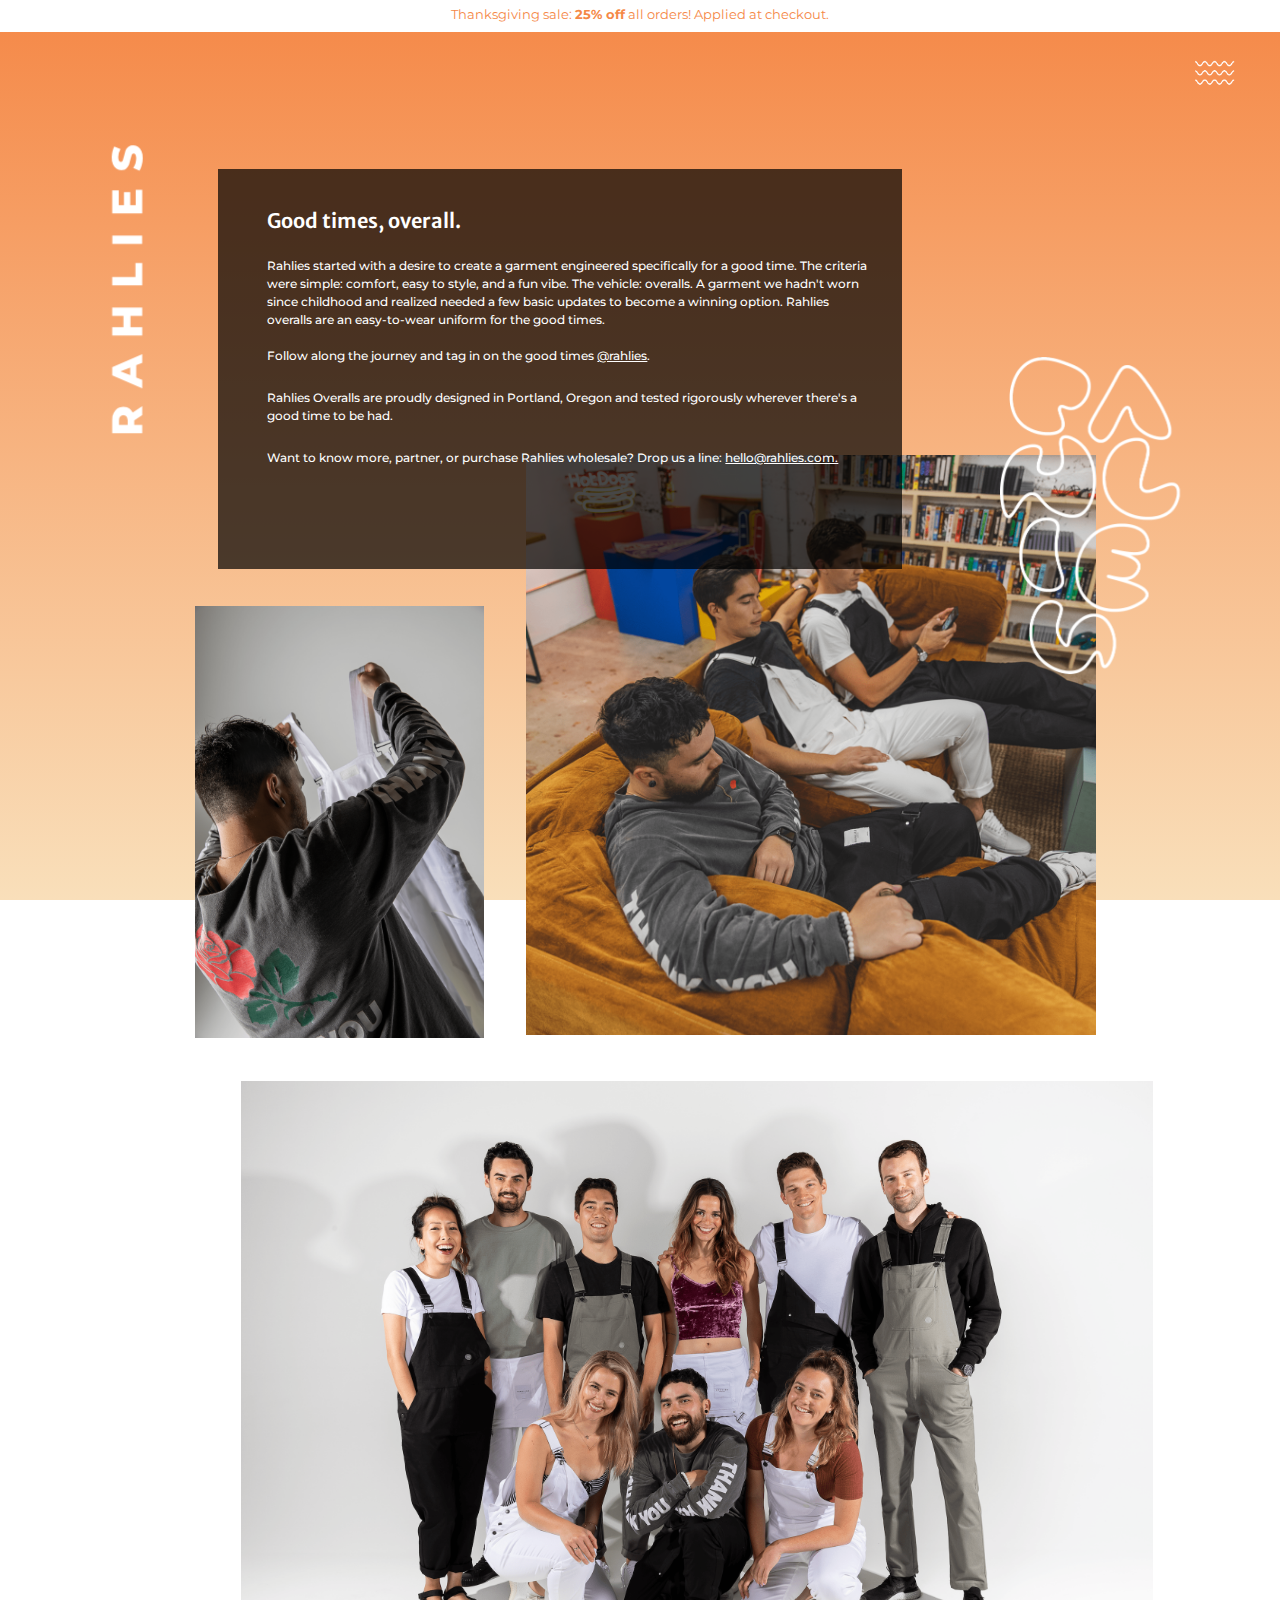
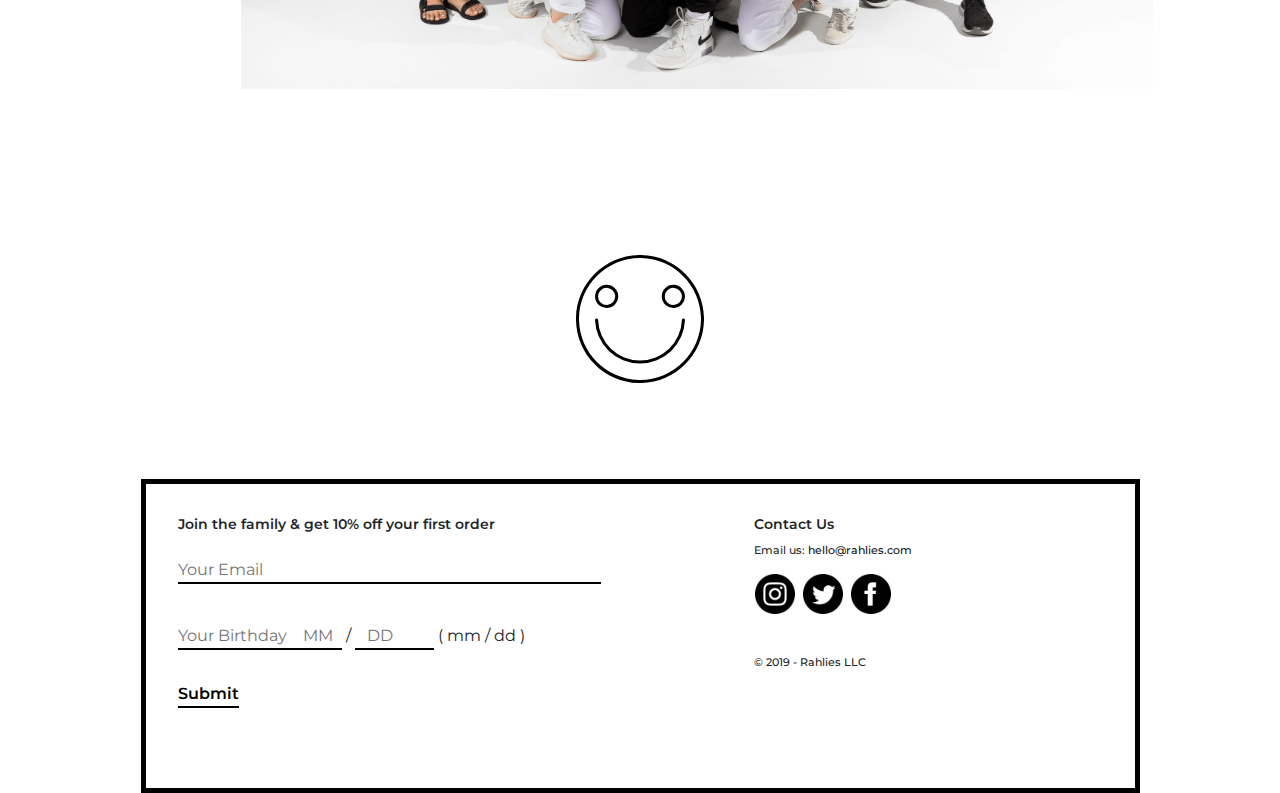
==== brand/index.html @ 4ecf435e "thanksgiving 25% off sale" ====
<!DOCTYPE html>
<html lang="en">

<head>
  <!-- Global site tag (gtag.js) - Google Analytics -->
<script async src="https://www.googletagmanager.com/gtag/js?id=UA-148819850-1"></script>
<script>
  window.dataLayer = window.dataLayer || [];
  function gtag(){dataLayer.push(arguments);}
  gtag('js', new Date());

  gtag('config', 'UA-148819850-1');
</script>

  <meta charset="utf-8">
  <meta name="viewport" content="width=device-width, initial-scale=1, shrink-to-fit=no">
  <meta name="description" content="Rahlies started with a desire to create a garment engineered specifically for a good time. The criteria were simple: comfort, easy to style, and a fun vibe. The vehicle: overalls. A garment we hadn't worn since childhood and realized needed a few basic updates to become a winning option. Rahlies overalls are an easy-to-wear uniform for the good times.">
  <meta name="author" content="">
  <!--social graph tags-->
  <meta property="og:title" content="Rahlies - About the brand">
  <meta property="og:description" content="Rahlies overalls are the easy-to-wear uniform for the good times.">
  <meta property="og:image" content="https://rahlies.com/img/rahlies-social.jpg">
  <meta property="og:url" content="https://rahlies.com/brand">

  <meta name="twitter:title" content="Rahlies - About the brand">
  <meta name="twitter:description" content="Rahlies overalls are the easy-to-wear uniform for the good times.">
  <meta name="twitter:image" content="https://rahlies.com/img/rahlies-social.jpg">
  <meta name="twitter:card" content="https://rahlies.com/img/rahlies-social.jpg">  
  <!--end social graph tags-->
  <link rel="icon" type="image/png" href="../img/rahlies-favicon.ico">

  <title>Rahlies - About the brand</title>

  <!-- Font Awesome Icons -->
  <link href="../vendor/fontawesome-free/css/all.min.css" rel="stylesheet" type="text/css">

  <!-- Google Fonts -->
  <link href="https://fonts.googleapis.com/css?family=Merriweather+Sans:400,700" rel="stylesheet">
  <link href='https://fonts.googleapis.com/css?family=Merriweather:400,300,300italic,400italic,700,700italic' rel='stylesheet' type='text/css'>
  
<link href="https://fonts.googleapis.com/css?family=Montserrat:400,500,600,700,900&display=swap" rel="stylesheet">

  <!-- Plugin CSS -->
  <link href="../vendor/magnific-popup/magnific-popup.css" rel="stylesheet">

  <!-- Theme CSS - Includes Bootstrap -->
  <link href="../css/creative.css" rel="stylesheet">
  <!-- Facebook Pixel Code -->
<script>
  !function(f,b,e,v,n,t,s)
  {if(f.fbq)return;n=f.fbq=function(){n.callMethod?
  n.callMethod.apply(n,arguments):n.queue.push(arguments)};
  if(!f._fbq)f._fbq=n;n.push=n;n.loaded=!0;n.version='2.0';
  n.queue=[];t=b.createElement(e);t.async=!0;
  t.src=v;s=b.getElementsByTagName(e)[0];
  s.parentNode.insertBefore(t,s)}(window, document,'script',
  'https://connect.facebook.net/en_US/fbevents.js');
  fbq('init', '2423926524486386');
  fbq('track', 'PageView');
</script>
<noscript><img height="1" width="1" style="display:none"
  src="https://www.facebook.com/tr?id=2423926524486386&ev=PageView&noscript=1"
/></noscript>
<!-- End Facebook Pixel Code -->
</head>

<body id="page-top" class="gradient-bg-body">
  <div class="full-page">
    <div class="promo-banner">
    <a href="/shop"><p>Thanksgiving sale: <strong>25% off</strong> all orders! Applied at checkout.</p></a>
  </div>
  <!-- Navigation -->
 <!-- <nav class="navbar navbar-expand-lg navbar-light fixed-top py-3" id="mainNav">
    <div class="container">
      <a class="navbar-brand js-scroll-trigger" href="#page-top">Rahlies</a>
      <button class="navbar-toggler navbar-toggler-right" type="button" data-toggle="collapse" data-target="#navbarResponsive" aria-controls="navbarResponsive" aria-expanded="false" aria-label="Toggle navigation">
        <span class="navbar-toggler-icon"></span>
      </button>
      <div class="collapse navbar-collapse" id="navbarResponsive">
        <ul class="navbar-nav ml-auto my-2 my-lg-0">
          <li class="nav-item">
            <a class="nav-link js-scroll-trigger" href="#about">Brand</a>
          </li>
          <li class="nav-item">
            <a class="nav-link js-scroll-trigger" href="#services">Shop</a>
          </li>
          <li class="nav-item">
            <a class="nav-link js-scroll-trigger" href="#portfolio">Fun</a>
          </li>
          <li class="nav-item">
            <a class="nav-link js-scroll-trigger" href="#contact">Contact</a>
          </li>
        </ul>
      </div>
    </div>
  </nav> -->

  <!-- Masthead -->
  <nav class="navbar navbar-light bg-light">
      <!--<a class="navbar-brand nav-left-logo" href="#">
        <img class="nav-logo" src="../img/rahlies-avatar.png">
      </a>-->
    <button class="navbar-toggler" type="button" data-toggle="collapse" data-target="#navbarNavAltMarkup" aria-controls="navbarNavAltMarkup" aria-expanded="false" aria-label="Toggle navigation">
      <p><span class="navbar-toggler-icon"></span>
        <!--<span class="navbar-toggler-icon"></span>--></p>
    </button>
    <div class="collapse navbar-collapse" id="navbarNavAltMarkup">
      <div class="navbar-nav">
        <!--<p><span class="toggler-text">MENU</span>-->
        <!--<span class="navbar-toggler-icon"></span></p>-->
       <div class="spacer"></div>
        <a class="nav-item nav-link nav-link-1 collapsed-nav-link" href="/">HOME</a>
        <a class="nav-item nav-link nav-link-1 collapsed-nav-link" href="/brand">BRAND</a>
        <a class="nav-item nav-link nav-link-2 collapsed-nav-link" href="/shop">SHOP</a>
        <a class="nav-item nav-link nav-link-4 collapsed-nav-link" href="#" data-toggle="modal" data-target="#exampleModalCenter">CONTACT</a>
        <a class="nav-item nav-link nav-link-2 collapsed-nav-link" href="/fun">FUN</a>
        <a href="/fun"><img src="../img/rahlies-illo-smile-white.png"></a>
        
      </div>
    </div>
  </nav>

  <div class="col hero-link-top-left text-left sticky-logo">
    <a href="/"><img src="../img/rahlies-logo-white.svg"></a>
  <!--<a class="hero-link brand-link" data-shadow="BRAND" href="/brand">BRAND</a>-->
</div>

 <header class="masthead">
    <div class="container">
      <div class="row">
        <div class="brand-text-block img-border">
          <div class="col text-left brand-text">
            <!--<img class="brand-logo" src="../img/rahlies-logo-white.svg">-->
            <h1 class="">Good times, overall.</h1>
            <p class="regular-p">Rahlies started with a desire to create a garment engineered specifically for a good time. The criteria were simple: comfort, easy to style, and a fun vibe. The vehicle: overalls. A garment we hadn't worn since childhood and realized needed a few basic updates to become a winning option. Rahlies overalls are an easy-to-wear uniform for the good times.
              <br><br>
            Follow along the journey and tag in on the good times <a target="_blank" href="https://www.instagram.com/rahlies">@rahlies</a>.</p>

            <p class="regular-p">Rahlies Overalls are proudly designed in Portland, Oregon and tested rigorously wherever there's a good time to be had.</p>
            <p class="regular-p">Want to know more, partner, or purchase Rahlies wholesale? Drop us a line: <a href="mailto:hello@rahlies.com">hello@rahlies.com.</a></p>
            <img class="brand-graphic" src="../img/rahlies-seasonal-treatment-white.png">
          </div>
        </div>
      </div>
      <div class="row">
        <div class="brand-img-1">
          <img class="lookbook-img" src="../img/brand-img-1-min.png">
        </div>
      </div>
      <div class="row">
        <div class="brand-img-2">
          <img class="lookbook-img" src="../img/RAHLIES_SELECTS_PRODUCT-25-min.png">
        </div>
      </div>
      <div class="row">
        <div class="brand-img-3">
          <img class="lookbook-img" src="../img/RAHLIES_SELECTS_PRODUCT-18-min.png">
        </div>
      </div>

      <div class="spacer"></div>
      <div class="spacer"></div>
      <div class="spacer"></div>
      <!--<hr class="big-hr brand-hr">-->

      <!--<div class="row">

        <div class="brand-footer img-border">
          <div class="col text-left brand-text">
            <p class="regular-p">Rahlies Overalls are proudly designed in Portland, Oregon and tested rigorously wherever there's a good time to be had.</p><br>
            <p class="regular-p">Want to know more, partner, or purchase Rahlies wholesale? Drop us a line: hello@rahlies.com.</p>
          
          </div>
        </div>

      </div>-->
    </div>
      <!--<hr class="brand-hr">-->
      <div class="spacer"></div>
    <div class="text-center">
      <a href="/fun"><img class="lookbook-center-graphic" src="../img/rahlies-illo-smile.svg"></a>
    </div>


    <footer>
      <div class="container">
        <div class="row footer-box">
          <div class="col-md-7 footer-email">
            <h5>Join the family & get 10% off your first order </h5>

            <!-- Begin Mailchimp Signup Form -->
            
            <div id="mc_embed_signup">
            <form action="https://gmail.us4.list-manage.com/subscribe/post?u=6692727a1b8654508b4d84a8b&amp;id=1fada4ad0e" method="post" id="mc-embedded-subscribe-form" name="mc-embedded-subscribe-form" class="validate" target="_blank" novalidate>
                <div id="mc_embed_signup_scroll">
              
            <div class="mc-field-group">
            </label>
              <input type="email" value="" name="EMAIL" class="email-form required email" id="mce-EMAIL" placeholder="Your Email">
            </div>
            
            <div class="mc-field-group size1of2">
              <div class="datefield birthday-form">
                <!--<label for="mce-BIRTHDAY-month">Birthday </label>-->
                <span class="subfield monthfield"><input class="birthday bday-input-left" type="text" pattern="[0-9]*" value="" placeholder="Your Birthday    MM" size="2" maxlength="2" name="BIRTHDAY[month]" id="mce-BIRTHDAY-month"></span> / 
                <span class="subfield dayfield"><input class="birthday bday-input-right" type="text" pattern="[0-9]*" value="" placeholder="   DD" size="2" maxlength="2" name="BIRTHDAY[day]" id="mce-BIRTHDAY-day"></span> 
                <span class="small-meta nowrap">( mm / dd )</span>
              </div>
            </div>  <div id="mce-responses" class="clear">
                <div class="response" id="mce-error-response" style="display:none"></div>
                <div class="response" id="mce-success-response" style="display:none"></div>
              </div>    <!-- real people should not fill this in and expect good things - do not remove this or risk form bot signups-->
                <div style="position: absolute; left: -5000px;" aria-hidden="true"><input type="text" name="b_6692727a1b8654508b4d84a8b_1fada4ad0e" tabindex="-1" value=""></div>
                <div class="clear"><input type="submit" value="Submit" name="subscribe" id="mc-embedded-subscribe" class="button email-submit"></div>
                </div>
            </form>
            </div>
            <script type='text/javascript' src='//s3.amazonaws.com/downloads.mailchimp.com/js/mc-validate.js'></script><script type='text/javascript'>(function($) {window.fnames = new Array(); window.ftypes = new Array();fnames[0]='EMAIL';ftypes[0]='email';fnames[1]='FNAME';ftypes[1]='text';fnames[2]='LNAME';ftypes[2]='text';fnames[3]='ADDRESS';ftypes[3]='address';fnames[4]='PHONE';ftypes[4]='phone';fnames[5]='BIRTHDAY';ftypes[5]='birthday';}(jQuery));var $mcj = jQuery.noConflict(true);</script>
<!--End mc_embed_signup-->


            
          </div>
          <div class="col-md-5 footer-contact">
            <h5>Contact Us</h5>
            <p>Email us: <a href="mailto:hello@rahlies.com">hello@rahlies.com</a></p>
            <!--<p>Text us: 503-704-9586</p>-->
            <div class="row social-icons">
              <a class="social-icon" target="_blank" href="https://www.instagram.com/rahlies"><img src="../img/instagram-black.png"></a>
              <a class="social-icon" target="_blank" href="https://twitter.com/RahliesOveralls"><img src="../img/twitter-black.png"></a>
              <a class="social-icon" target="_blank" href="https://www.facebook.com/rahliesoveralls"><img src="../img/facebook-black.png"></a>
            </div>
            <p class="text-left hero-copyright">&copy; 2019 - Rahlies LLC</p>
          </div>
        </div>
      </div>
    </footer>
</div>

 <!--Contact Modal -->
            <div class="modal fade" id="exampleModalCenter" tabindex="-1" role="dialog" aria-labelledby="exampleModalCenterTitle" aria-hidden="true">
              <div class="modal-dialog modal-dialog-centered" role="document">
                <div class="modal-content">
                  <div class="modal-header">
                    <p class="modal-title col row text-left" id="exampleModalLongTitle">Question? Partnership idea? Party invite?<br>We'd love to hear from you here or at <a href="mailto:hello@rahlies.com">hello@rahlies.com</a>.</p>
                   <img class="contact-treatment" src="../img/rahlies-seasonal-treatment.svg">
                   <img class="contact-treatment-2" src="../img/rahlies-illo-smile.svg">
                    <button type="button" class="close" data-dismiss="modal" aria-label="Close">
                      <span aria-hidden="true">&times;</span>
                    </button>
                  </div>
                  
                  <div class="modal-body">
                    <form method="POST" action="https://formspree.io/hello@rahlies.com">
                      <input class="col contact-form form-control form-control-top" type="email" name="email" placeholder="Your email">
                      <textarea class="col contact-form form-control form-control-bottom" name="message" placeholder="Your message"></textarea>
                      <button class="col contact-submit" type="submit">SEND</button>
                    </form>
                  </div>
                  
                </div>
              </div>
            </div>
<!--Contact Modal end-->

        
    
  </header>

 <!-- Buy button -->

<script type="text/javascript">
/*<![CDATA[*/
(function () {
  var scriptURL = 'https://sdks.shopifycdn.com/buy-button/latest/buy-button-storefront.min.js';
  if (window.ShopifyBuy) {
    if (window.ShopifyBuy.UI) {
      ShopifyBuyInit();
    } else {
      loadScript();
    }
  } else {
    loadScript();
  }
  function loadScript() {
    var script = document.createElement('script');
    script.async = true;
    script.src = scriptURL;
    (document.getElementsByTagName('head')[0] || document.getElementsByTagName('body')[0]).appendChild(script);
    script.onload = ShopifyBuyInit;
  }
  function ShopifyBuyInit() {
    var client = ShopifyBuy.buildClient({
      domain: 'rahlies.myshopify.com',
      storefrontAccessToken: 'd102430037b108e40ee23a835d74143f',
    });
    ShopifyBuy.UI.onReady(client).then(function (ui) {
      ui.createComponent('cart', {
        id: '2004494417966',
        node: document.getElementById('product-component-1567999384194'),
        moneyFormat: '%24%7B%7Bamount%7D%7D',
        options: {
  "product": {
    "styles": {
      "product": {
        "@media (min-width: 601px)": {
          "max-width": "calc(25% - 20px)",
          "margin-left": "20px",
          "margin-bottom": "50px"
        },
        "text-align": "left"
      },
      "button": {
        "font-family": "Montserrat, sans-serif",
        "font-weight": "bold",
        "font-size": "14px",
        "padding-top": "10px",
        "padding-bottom": "10px",
        "padding-left": "15px",
        "padding-right": "15px",
        "color": "#fff",
        ":hover": {
          "color": "#000",
          "background-color": "#e6e6e6"
        },
        "background-color": "#111",
        ":focus": {
          "background-color": "#e6e6e6"
        }
      },
      "quantityInput": {
        "font-size": "14px",
        "padding-top": "15px",
        "padding-bottom": "15px"
      }
    },
    "contents": {
      "img": false,
      "title": false,
      "price": false
    },
    "text": {
      "button": "Add to cart"
    },
    "googleFonts": [
      "Montserrat"
    ]
  },
  "productSet": {
    "styles": {
      "products": {
        "@media (min-width: 601px)": {
          "margin-left": "-20px"
        }
      }
    }
  },
  "modalProduct": {
    "contents": {
      "img": false,
      "imgWithCarousel": true,
      "button": false,
      "buttonWithQuantity": true
    },
    "styles": {
      "product": {
        "@media (min-width: 601px)": {
          "max-width": "100%",
          "margin-left": "0px",
          "margin-bottom": "0px"
        }
      },
      "button": {
        "font-family": "Montserrat, sans-serif",
        "font-weight": "bold",
        "font-size": "14px",
        "padding-top": "15px",
        "padding-bottom": "15px",
        "color": "#fff",
        ":hover": {
          "color": "#000000",
          "background-color": "#e6e6e6"
        },
        "background-color": "#111",
        ":focus": {
          "background-color": "#e6e6e6"
        }
      },
      "quantityInput": {
        "font-size": "14px",
        "padding-top": "15px",
        "padding-bottom": "15px"
      }
    },
    "googleFonts": [
      "Montserrat"
    ],
    "text": {
      "button": "Add to cart"
    }
  },
  "option": {
    "styles": {
      "label": {
        "font-family": "Montserrat",
        "font-size": "12px",
    "margin-left": ".2rem",
    "color": "black"
      },
      "select": {
        "font-family": "Montserrat, sans-serif",
        "font-weight": "bold"
      }
    },
    "googleFonts": [
      "Montserrat"
    ]
  },
"cart": {
    "styles": {
      "button": {
        "font-family": "Montserrat, sans-serif",
        "font-weight": "bold",
        "font-size": "14px",
        "padding-top": "15px",
        "padding-bottom": "15px",
        "color": "#fff",
        ":hover": {
          "color": "#fff",
          "background-color": "#e6e6e6"
        },
        "background-color": "#111",
        ":focus": {
          "background-color": "#e6e6e6"
        }
      }
    },
    "text": {
      "total": "Subtotal",
      "button": "Checkout"
    },
    "googleFonts": [
      "Montserrat"
    ]
  },
  "toggle": {
    "styles": {
      "toggle": {
        "font-family": "Montserrat, sans-serif",
        "font-weight": "bold",
        "background-color": "#111",
        ":hover": {
          "background-color": "#111"
        },
        ":focus": {
          "background-color": "#e6e6e6"
        }
      },
      "count": {
        "font-size": "14px",
        "color": "#fff",
        ":hover": {
          "color": "#fff"
        }
      },
      "iconPath": {
        "fill": "#fff"
      }
    },
    "googleFonts": [
      "Montserrat"
    ]
  }
},
      });
    });
  }
})();
/*]]>*/
</script>

  <!-- Portfolio Section
  <section id="portfolio">
    <div class="container-fluid p-0">
      <div class="row no-gutters">
        <div class="col-lg-4 col-sm-6">
          <a class="portfolio-box" href="img/portfolio/fullsize/1.jpg">
            <img class="img-fluid" src="img/portfolio/thumbnails/1.jpg" alt="">
            <div class="portfolio-box-caption">
              <div class="project-category text-white-50">
                Category
              </div>
              <div class="project-name">
                Project Name
              </div>
            </div>
          </a>
        </div>
        <div class="col-lg-4 col-sm-6">
          <a class="portfolio-box" href="img/portfolio/fullsize/2.jpg">
            <img class="img-fluid" src="img/portfolio/thumbnails/2.jpg" alt="">
            <div class="portfolio-box-caption">
              <div class="project-category text-white-50">
                Category
              </div>
              <div class="project-name">
                Project Name
              </div>
            </div>
          </a>
        </div>
        <div class="col-lg-4 col-sm-6">
          <a class="portfolio-box" href="img/portfolio/fullsize/3.jpg">
            <img class="img-fluid" src="img/portfolio/thumbnails/3.jpg" alt="">
            <div class="portfolio-box-caption">
              <div class="project-category text-white-50">
                Category
              </div>
              <div class="project-name">
                Project Name
              </div>
            </div>
          </a>
        </div>
        <div class="col-lg-4 col-sm-6">
          <a class="portfolio-box" href="img/portfolio/fullsize/4.jpg">
            <img class="img-fluid" src="img/portfolio/thumbnails/4.jpg" alt="">
            <div class="portfolio-box-caption">
              <div class="project-category text-white-50">
                Category
              </div>
              <div class="project-name">
                Project Name
              </div>
            </div>
          </a>
        </div>
        <div class="col-lg-4 col-sm-6">
          <a class="portfolio-box" href="img/portfolio/fullsize/5.jpg">
            <img class="img-fluid" src="img/portfolio/thumbnails/5.jpg" alt="">
            <div class="portfolio-box-caption">
              <div class="project-category text-white-50">
                Category
              </div>
              <div class="project-name">
                Project Name
              </div>
            </div>
          </a>
        </div>
        <div class="col-lg-4 col-sm-6">
          <a class="portfolio-box" href="img/portfolio/fullsize/6.jpg">
            <img class="img-fluid" src="img/portfolio/thumbnails/6.jpg" alt="">
            <div class="portfolio-box-caption p-3">
              <div class="project-category text-white-50">
                Category
              </div>
              <div class="project-name">
                Project Name
              </div>
            </div>
          </a>
        </div>
      </div>
    </div>
  </section>-->

  <!-- Footer 
  <footer class="bg-light py-5">
    <div class="container">
      <div class="small text-center text-muted">Copyright &copy; 2019 - Rahlies LLC</div>
    </div>
  </footer>-->

  <!-- Bootstrap core JavaScript -->
  <script src="../vendor/jquery/jquery.min.js"></script>
  <script src="../vendor/bootstrap/js/bootstrap.bundle.min.js"></script>

  <!-- Plugin JavaScript -->
  <script src="../vendor/jquery-easing/jquery.easing.min.js"></script>
  <script src="../vendor/magnific-popup/jquery.magnific-popup.min.js"></script>

  <!-- Custom scripts for this template -->
  <script src="../js/creative.min.js"></script>

</body>

</html>
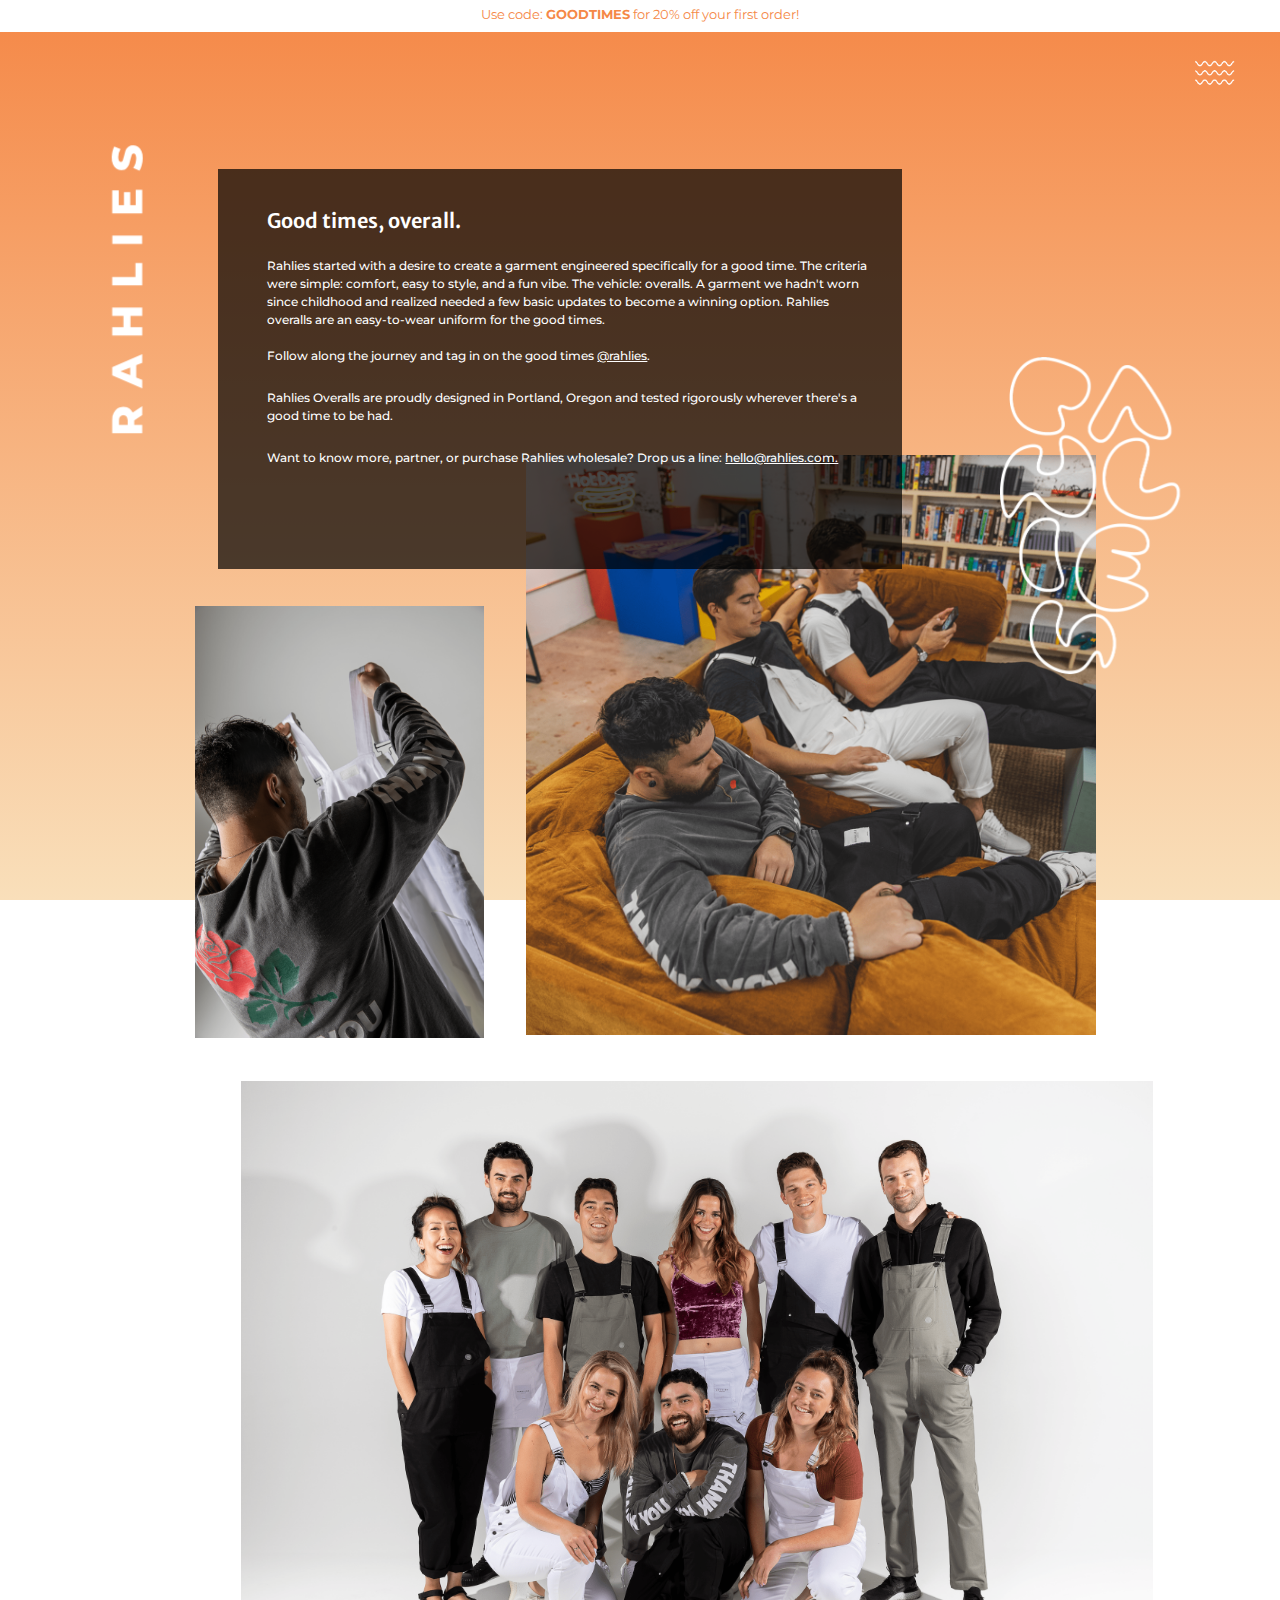
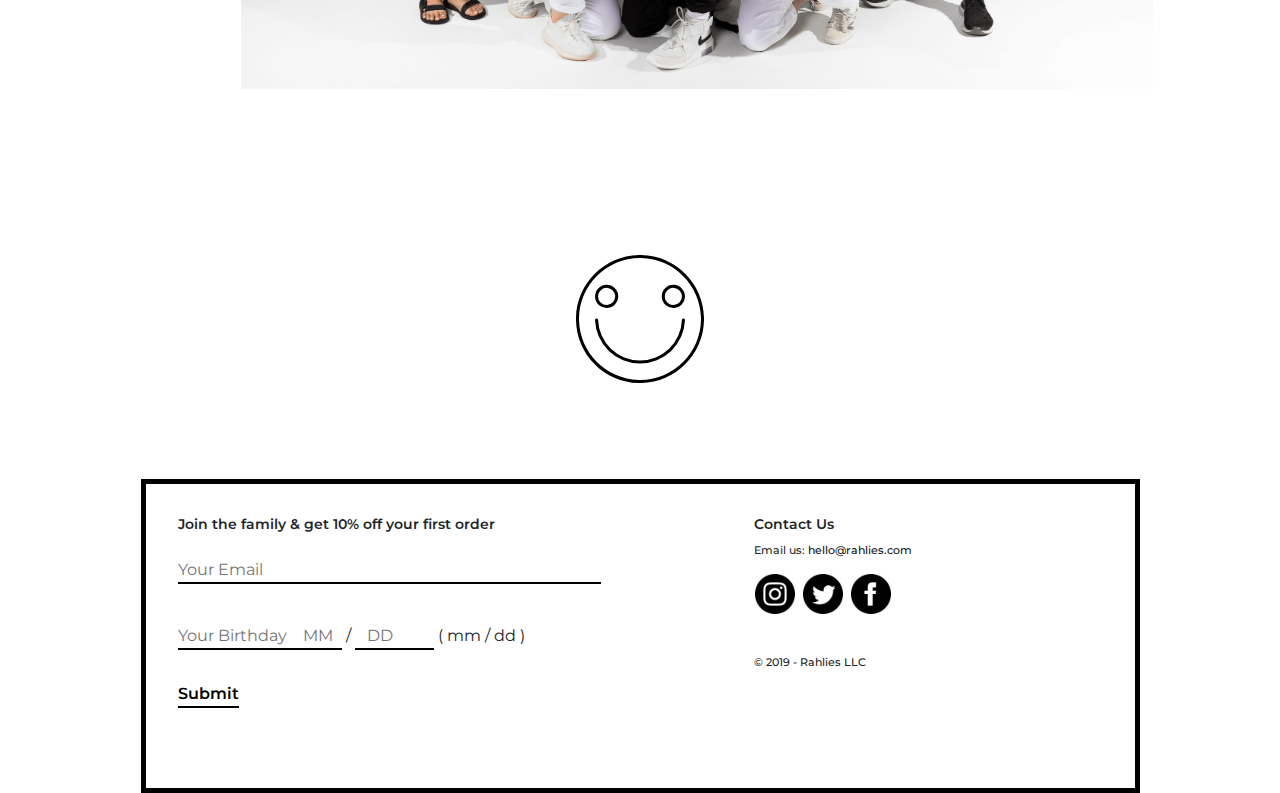
==== commit 3512ba87: "remove black friday sale" ====
--- a/brand/index.html
+++ b/brand/index.html
@@ -67,7 +67,7 @@
 <body id="page-top" class="gradient-bg-body">
   <div class="full-page">
     <div class="promo-banner">
-    <a href="/shop"><p>Thanksgiving sale: <strong>25% off</strong> all orders! Applied at checkout.</p></a>
+    <a href="/shop"><p>Use code: <strong>GOODTIMES</strong> for 20% off your first order!</p></a>
   </div>
   <!-- Navigation -->
  <!-- <nav class="navbar navbar-expand-lg navbar-light fixed-top py-3" id="mainNav">
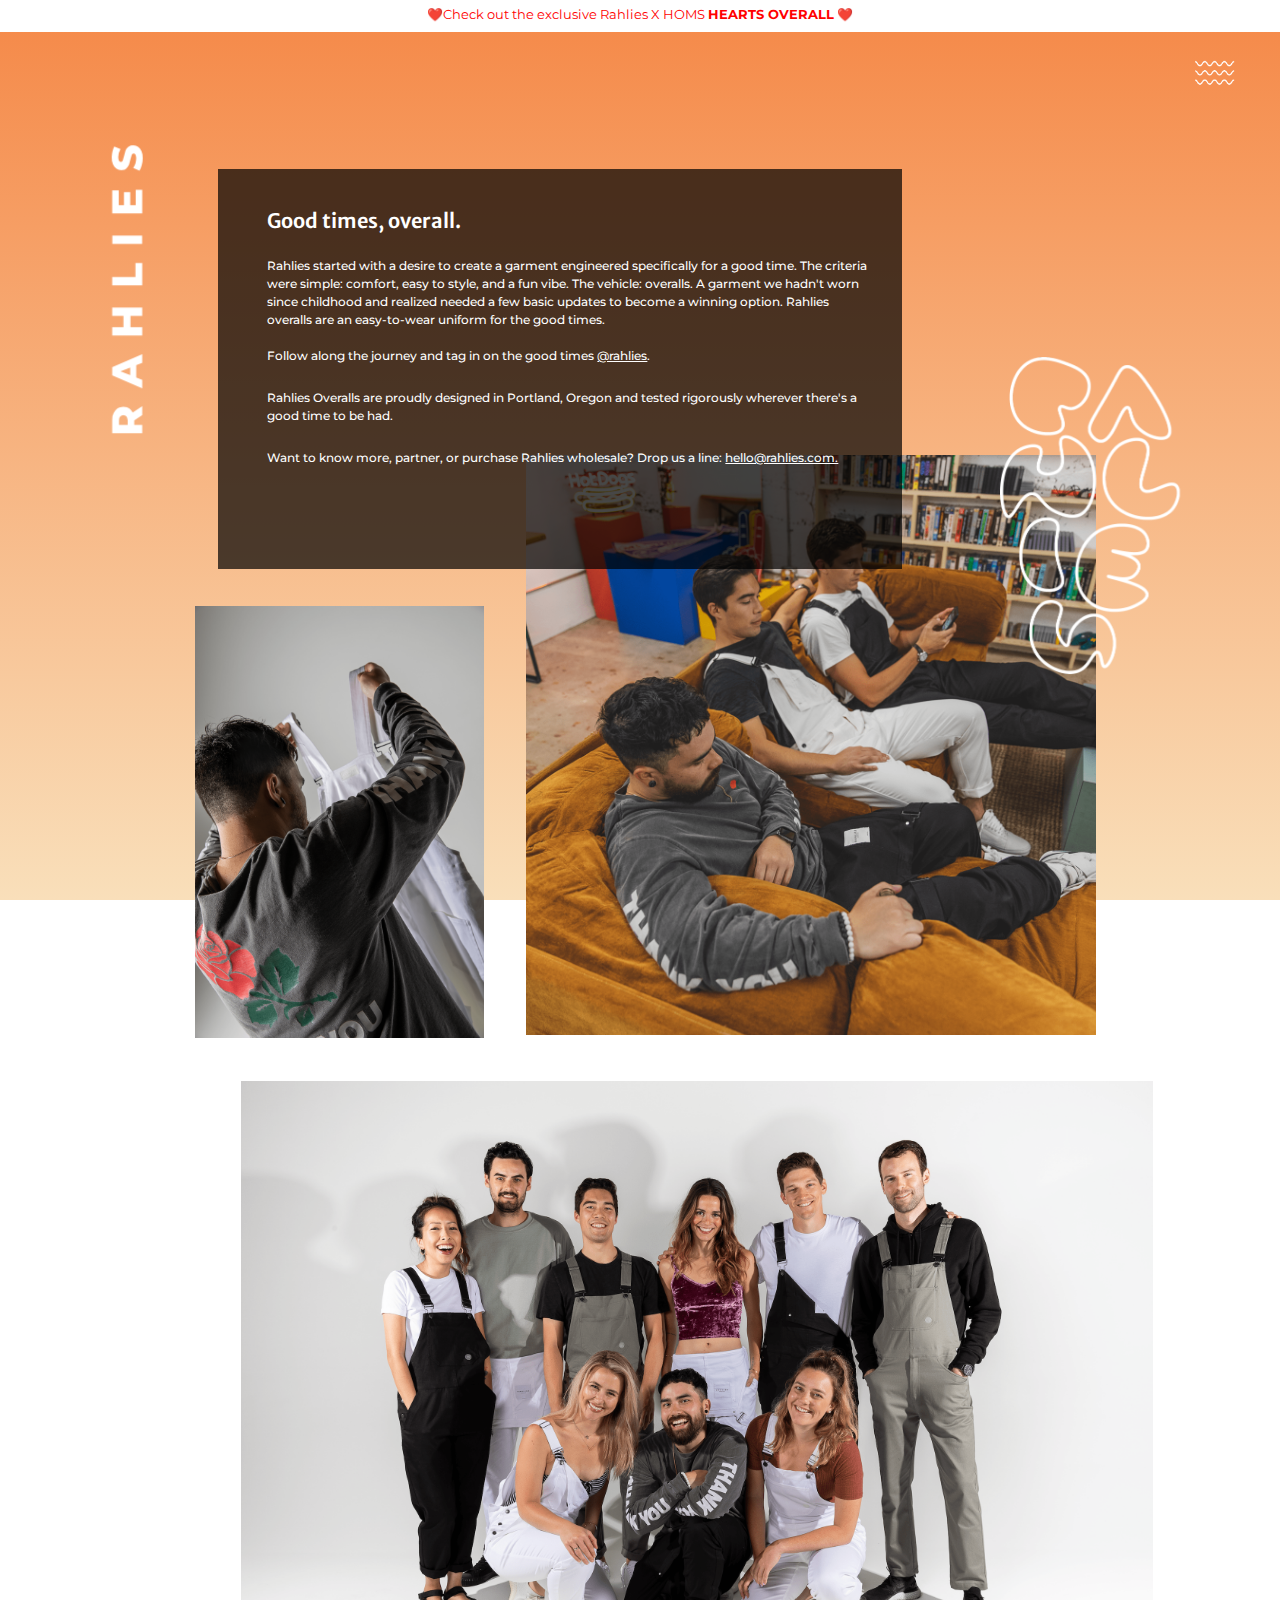
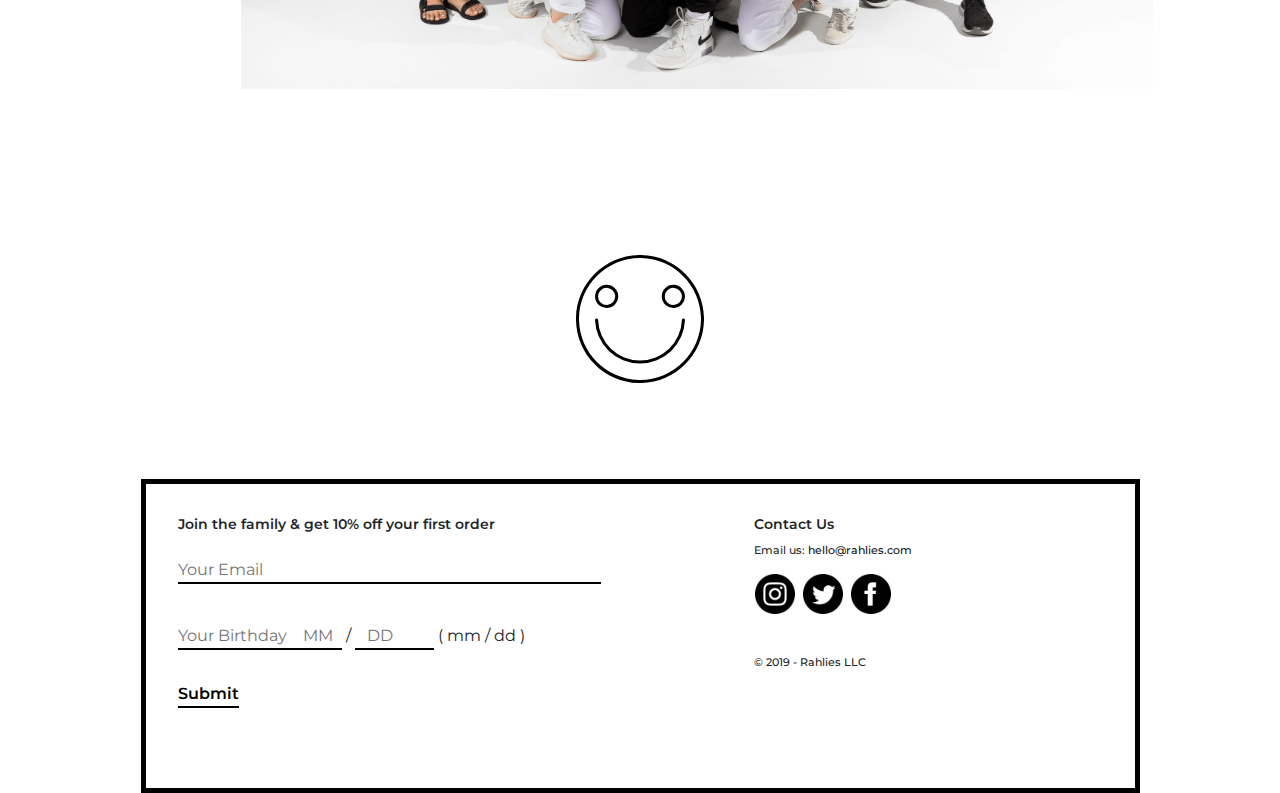
==== commit c72fc35c: "HOMS drop" ====
--- a/brand/index.html
+++ b/brand/index.html
@@ -67,7 +67,9 @@
 <body id="page-top" class="gradient-bg-body">
   <div class="full-page">
     <div class="promo-banner">
-    <a href="/shop"><p>Use code: <strong>GOODTIMES</strong> for 20% off your first order!</p></a>
+    <a class="hearts-promo-banner-a" href="/shop"><p>❤️Check out the exclusive Rahlies X HOMS <strong>HEARTS OVERALL</strong> ❤️</p>
+    </a>
+    <!-- NORMAL PROMO <a href="/shop"><p>Use code: <strong>GOODTIMES</strong> for 20% off your first order!</p></a>-->
   </div>
   <!-- Navigation -->
  <!-- <nav class="navbar navbar-expand-lg navbar-light fixed-top py-3" id="mainNav">
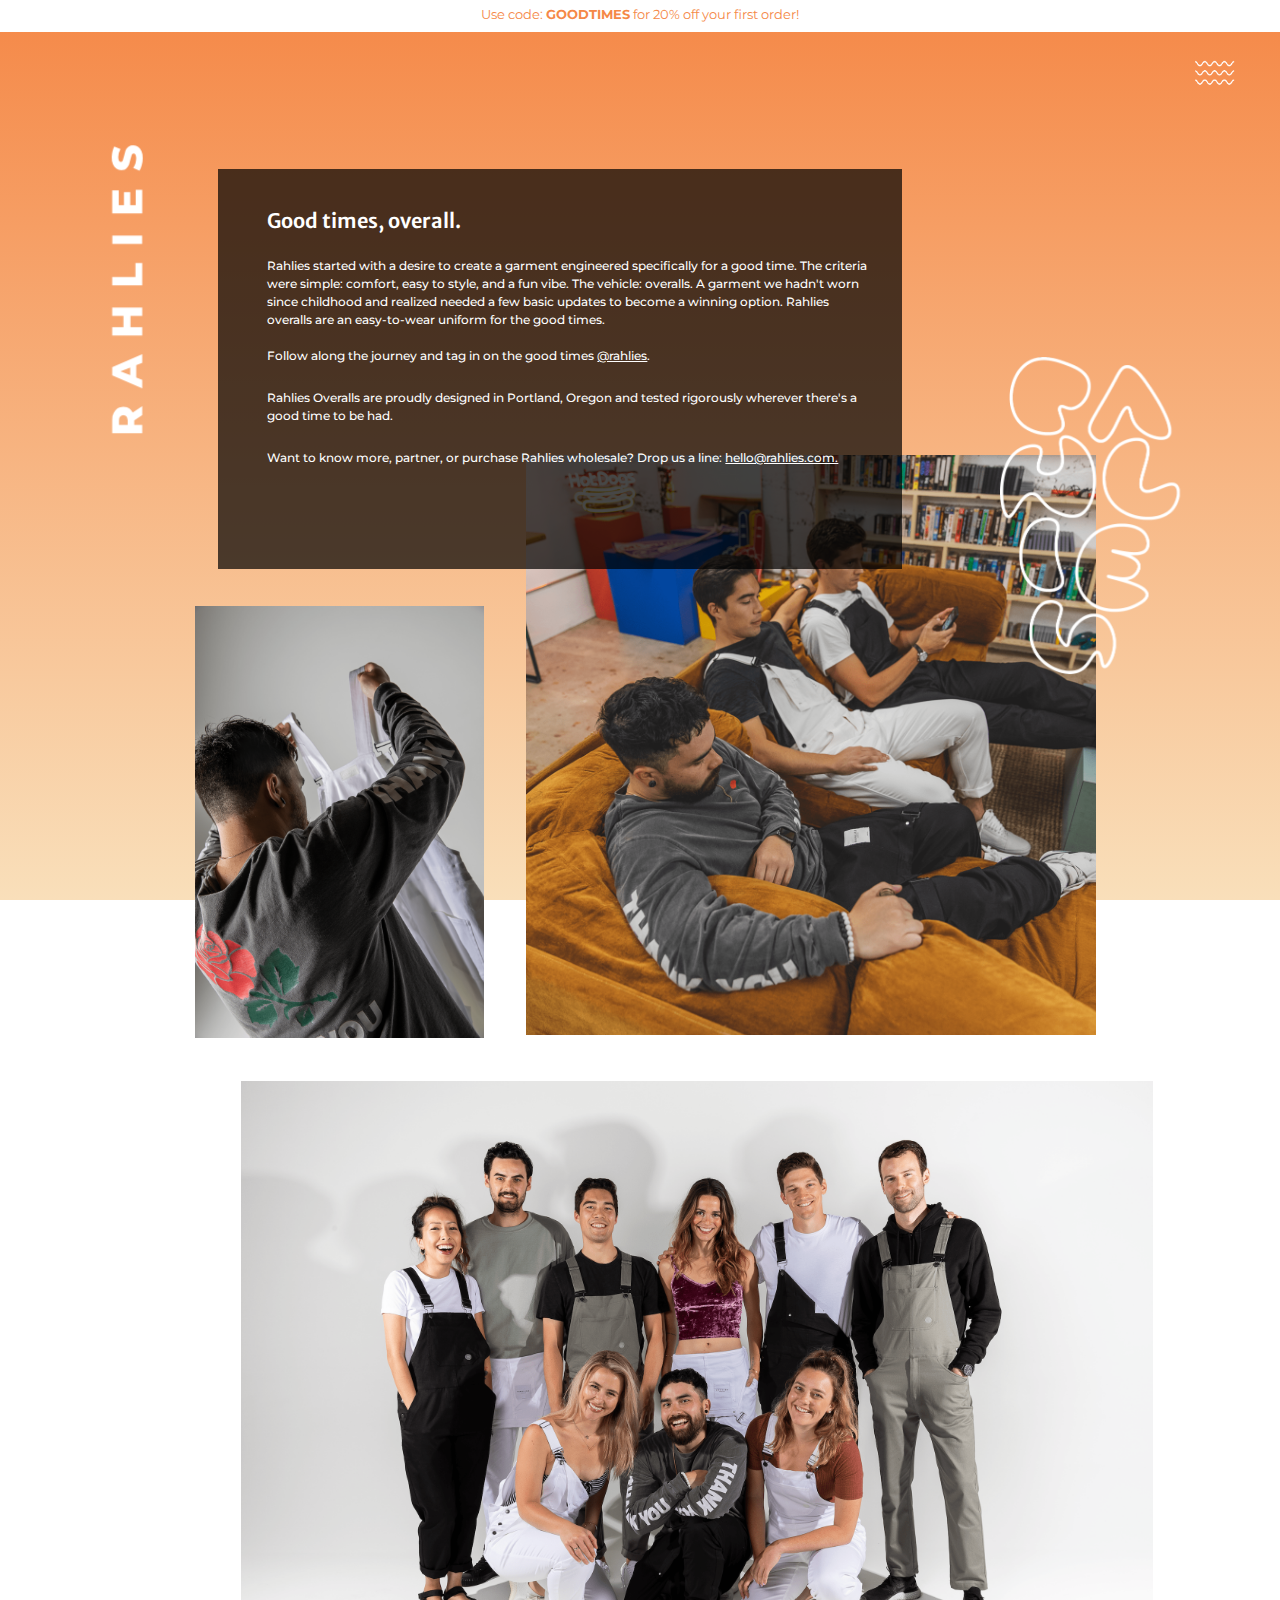
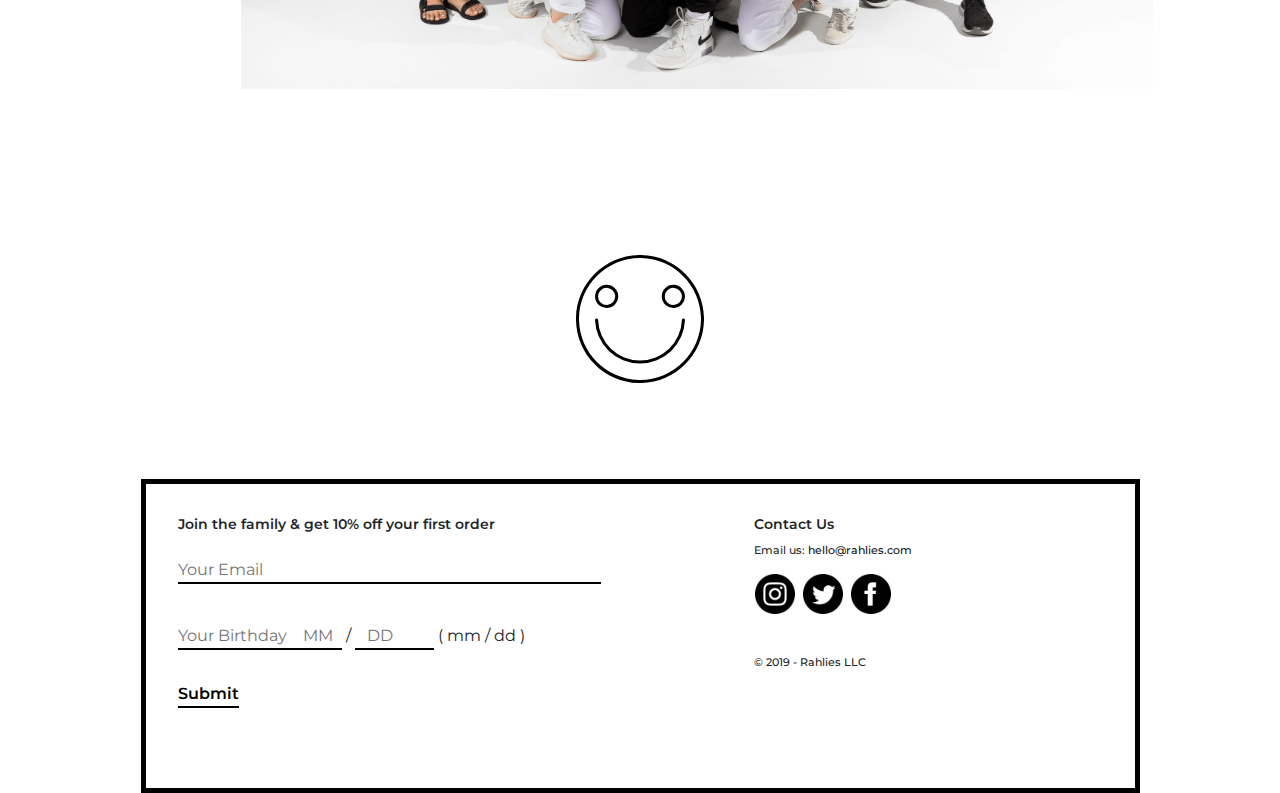
==== commit be4f3911: "remove HOMS drop" ====
--- a/brand/index.html
+++ b/brand/index.html
@@ -67,9 +67,7 @@
 <body id="page-top" class="gradient-bg-body">
   <div class="full-page">
     <div class="promo-banner">
-    <a class="hearts-promo-banner-a" href="/shop"><p>❤️Check out the exclusive Rahlies X HOMS <strong>HEARTS OVERALL</strong> ❤️</p>
-    </a>
-    <!-- NORMAL PROMO <a href="/shop"><p>Use code: <strong>GOODTIMES</strong> for 20% off your first order!</p></a>-->
+    <a href="/shop"><p>Use code: <strong>GOODTIMES</strong> for 20% off your first order!</p></a>
   </div>
   <!-- Navigation -->
  <!-- <nav class="navbar navbar-expand-lg navbar-light fixed-top py-3" id="mainNav">
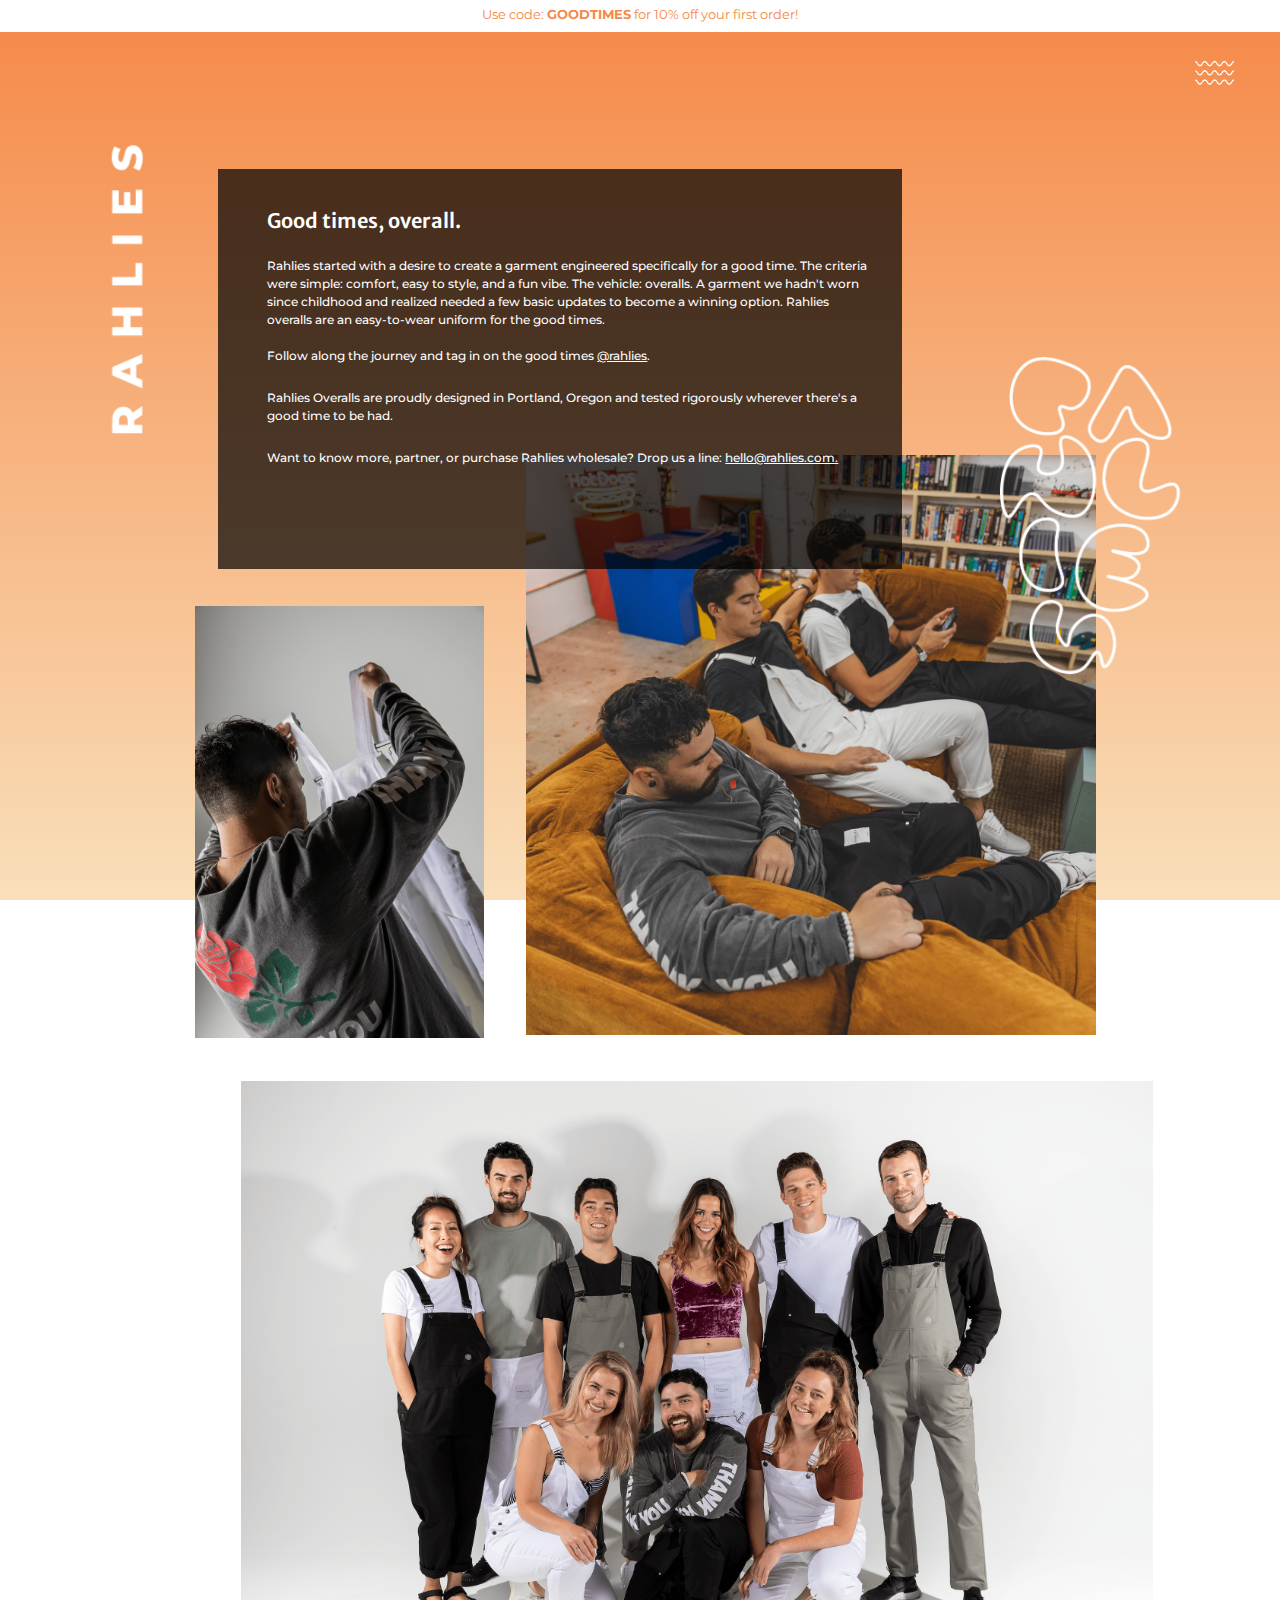
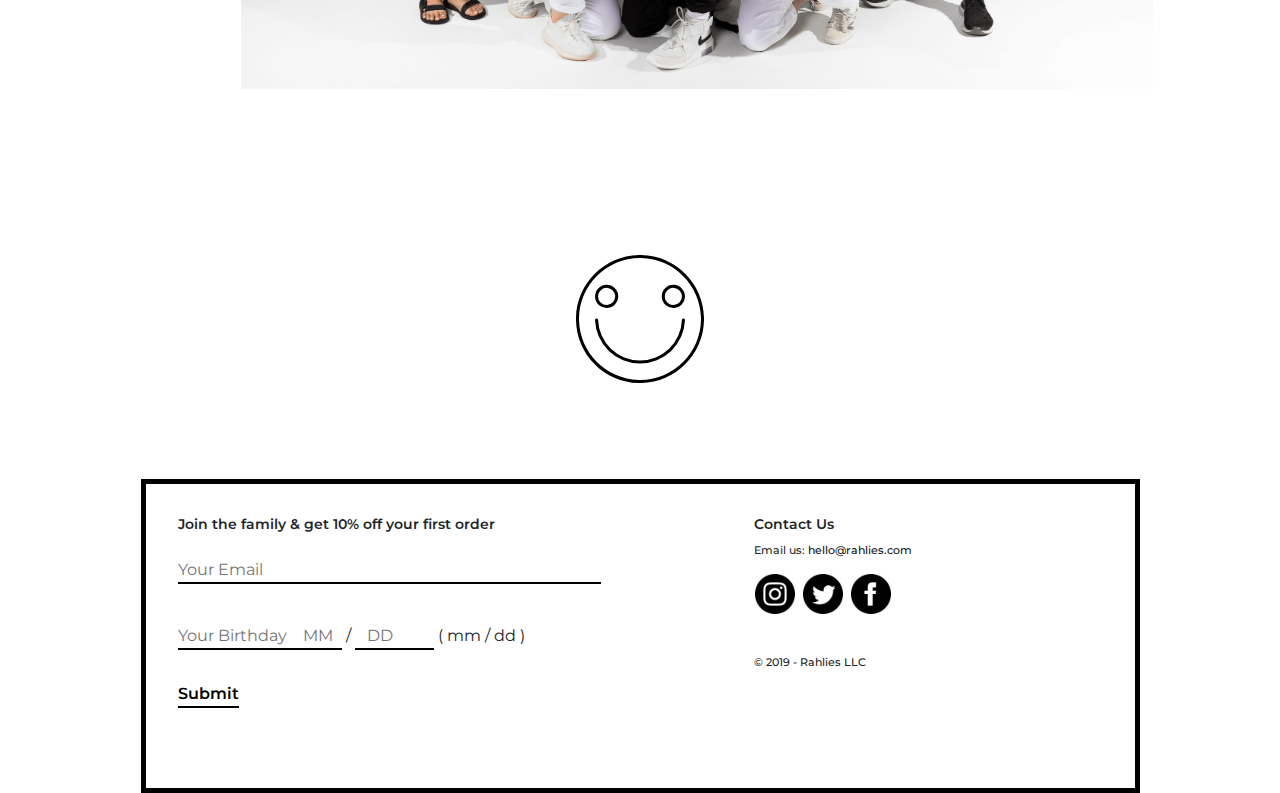
==== commit be511358: "price change to 99" ====
--- a/brand/index.html
+++ b/brand/index.html
@@ -67,7 +67,7 @@
 <body id="page-top" class="gradient-bg-body">
   <div class="full-page">
     <div class="promo-banner">
-    <a href="/shop"><p>Use code: <strong>GOODTIMES</strong> for 20% off your first order!</p></a>
+    <a href="/shop"><p>Use code: <strong>GOODTIMES</strong> for 10% off your first order!</p></a>
   </div>
   <!-- Navigation -->
  <!-- <nav class="navbar navbar-expand-lg navbar-light fixed-top py-3" id="mainNav">
@@ -114,6 +114,7 @@
         <a class="nav-item nav-link nav-link-2 collapsed-nav-link" href="/shop">SHOP</a>
         <a class="nav-item nav-link nav-link-4 collapsed-nav-link" href="#" data-toggle="modal" data-target="#exampleModalCenter">CONTACT</a>
         <a class="nav-item nav-link nav-link-2 collapsed-nav-link" href="/fun">FUN</a>
+        <a class="nav-item nav-link nav-link-2 collapsed-nav-link" href="/fm">FM</a>
         <a href="/fun"><img src="../img/rahlies-illo-smile-white.png"></a>
         
       </div>
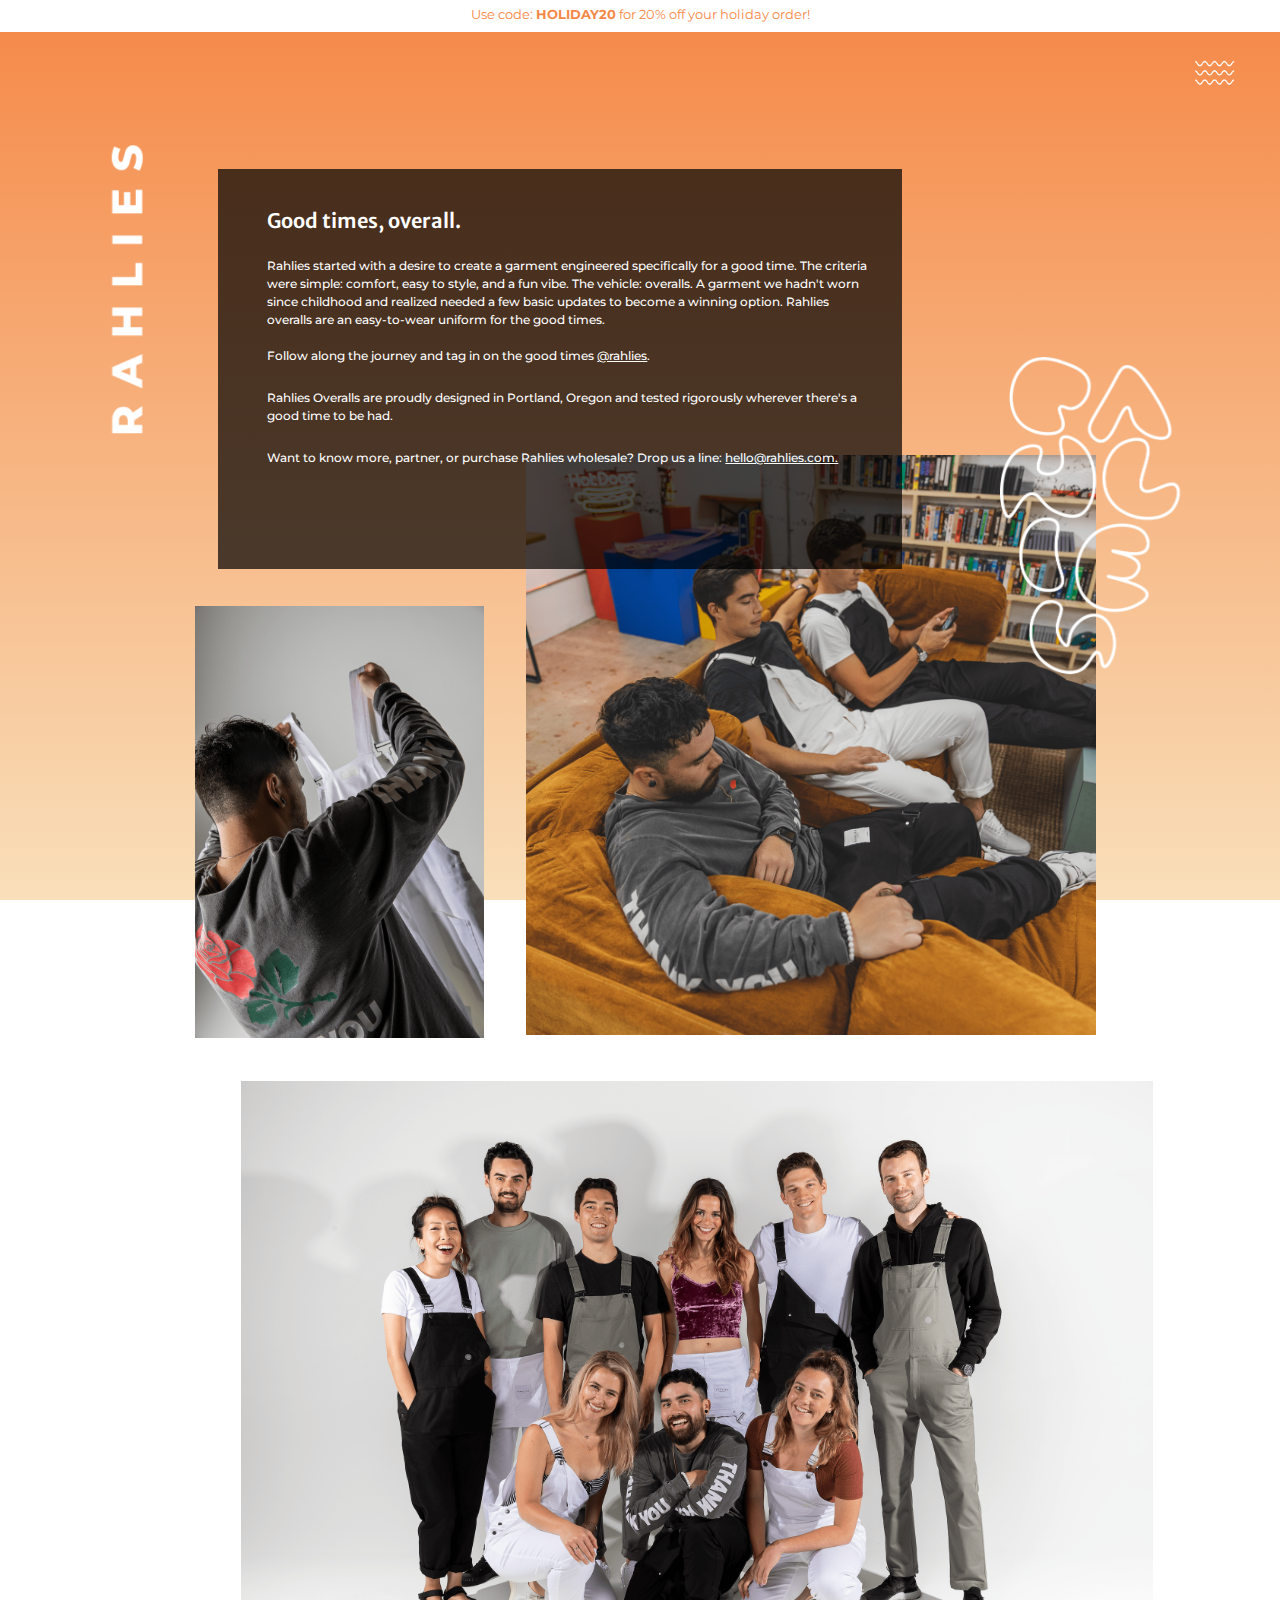
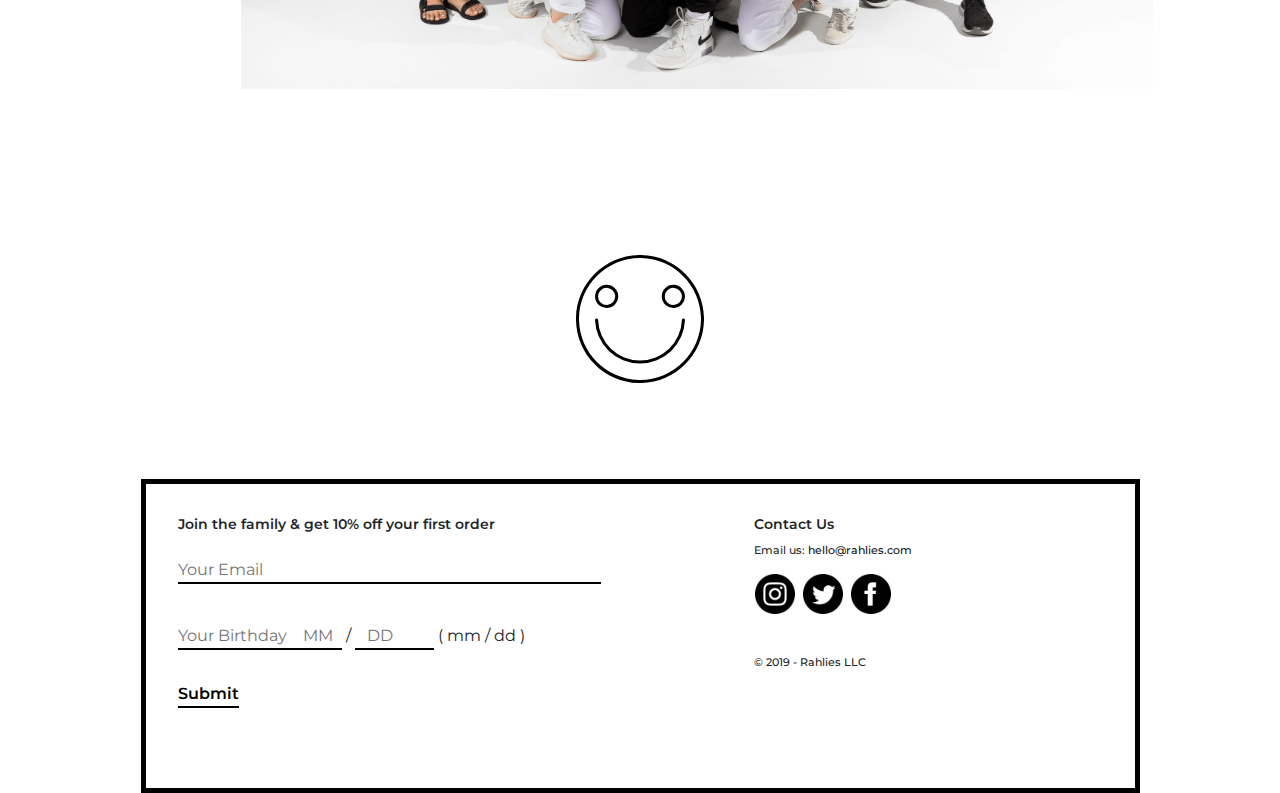
==== commit b9532764: "holiday sale" ====
--- a/brand/index.html
+++ b/brand/index.html
@@ -67,7 +67,7 @@
 <body id="page-top" class="gradient-bg-body">
   <div class="full-page">
     <div class="promo-banner">
-    <a href="/shop"><p>Use code: <strong>GOODTIMES</strong> for 10% off your first order!</p></a>
+    <a href="/shop"><p>Use code: <strong>HOLIDAY20</strong> for 20% off your holiday order!</p></a>
   </div>
   <!-- Navigation -->
  <!-- <nav class="navbar navbar-expand-lg navbar-light fixed-top py-3" id="mainNav">
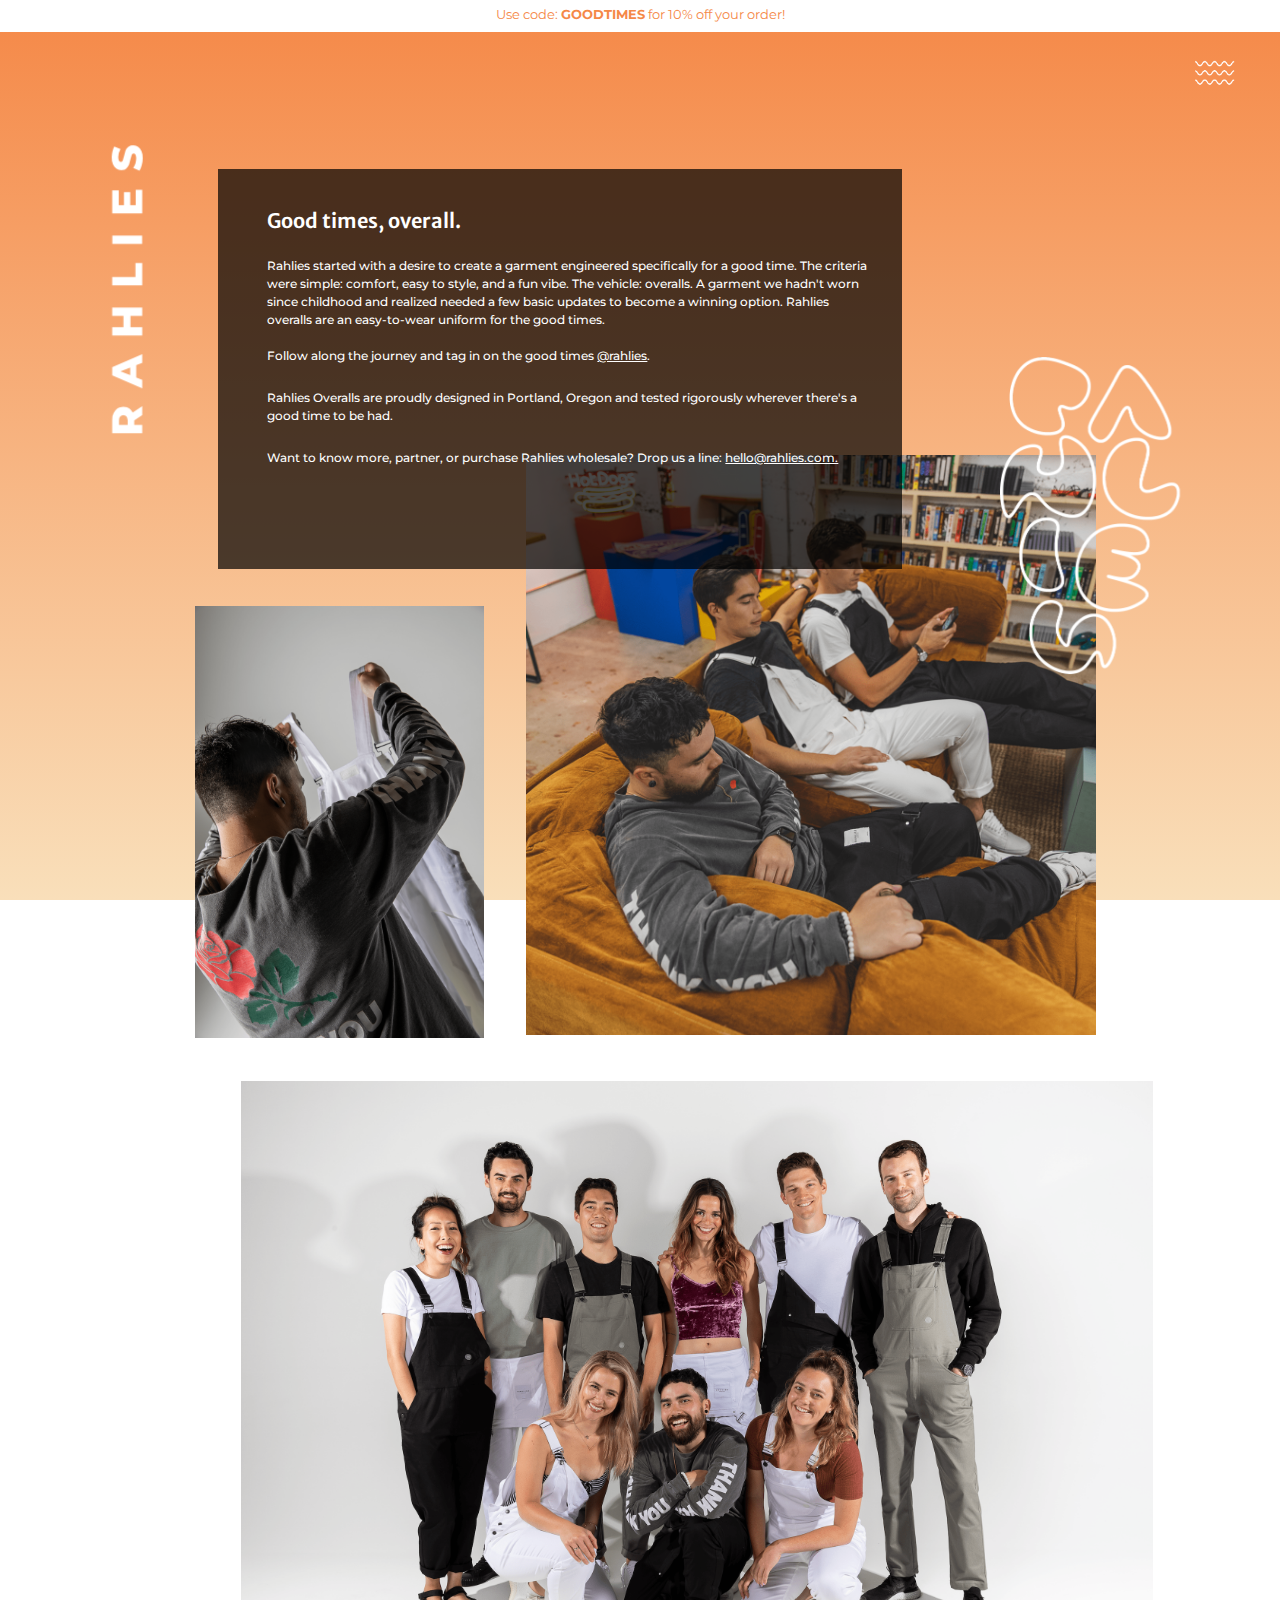
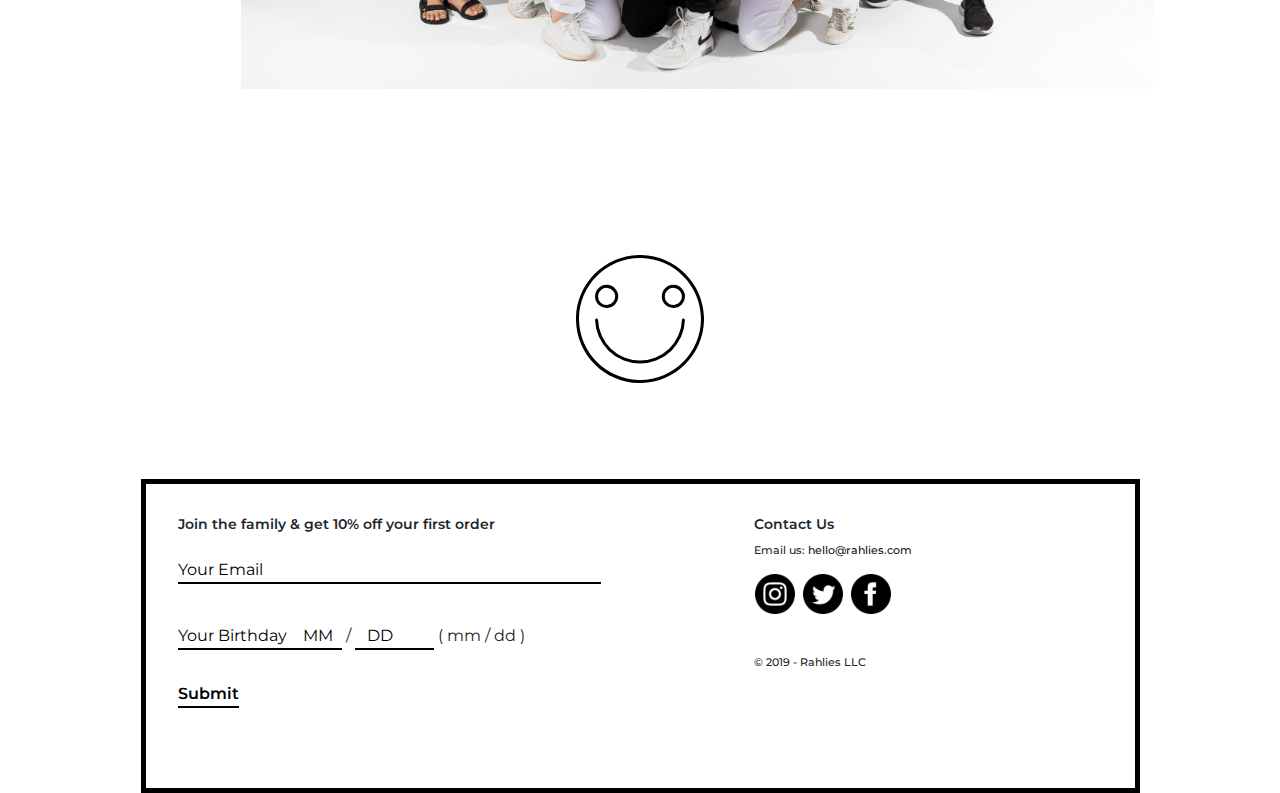
==== commit a89ecff7: "FM and discount code update" ====
--- a/brand/index.html
+++ b/brand/index.html
@@ -67,7 +67,7 @@
 <body id="page-top" class="gradient-bg-body">
   <div class="full-page">
     <div class="promo-banner">
-    <a href="/shop"><p>Use code: <strong>HOLIDAY20</strong> for 20% off your holiday order!</p></a>
+    <a href="/shop"><p>Use code: <strong>GOODTIMES</strong> for 10% off your order!</p></a>
   </div>
   <!-- Navigation -->
  <!-- <nav class="navbar navbar-expand-lg navbar-light fixed-top py-3" id="mainNav">
